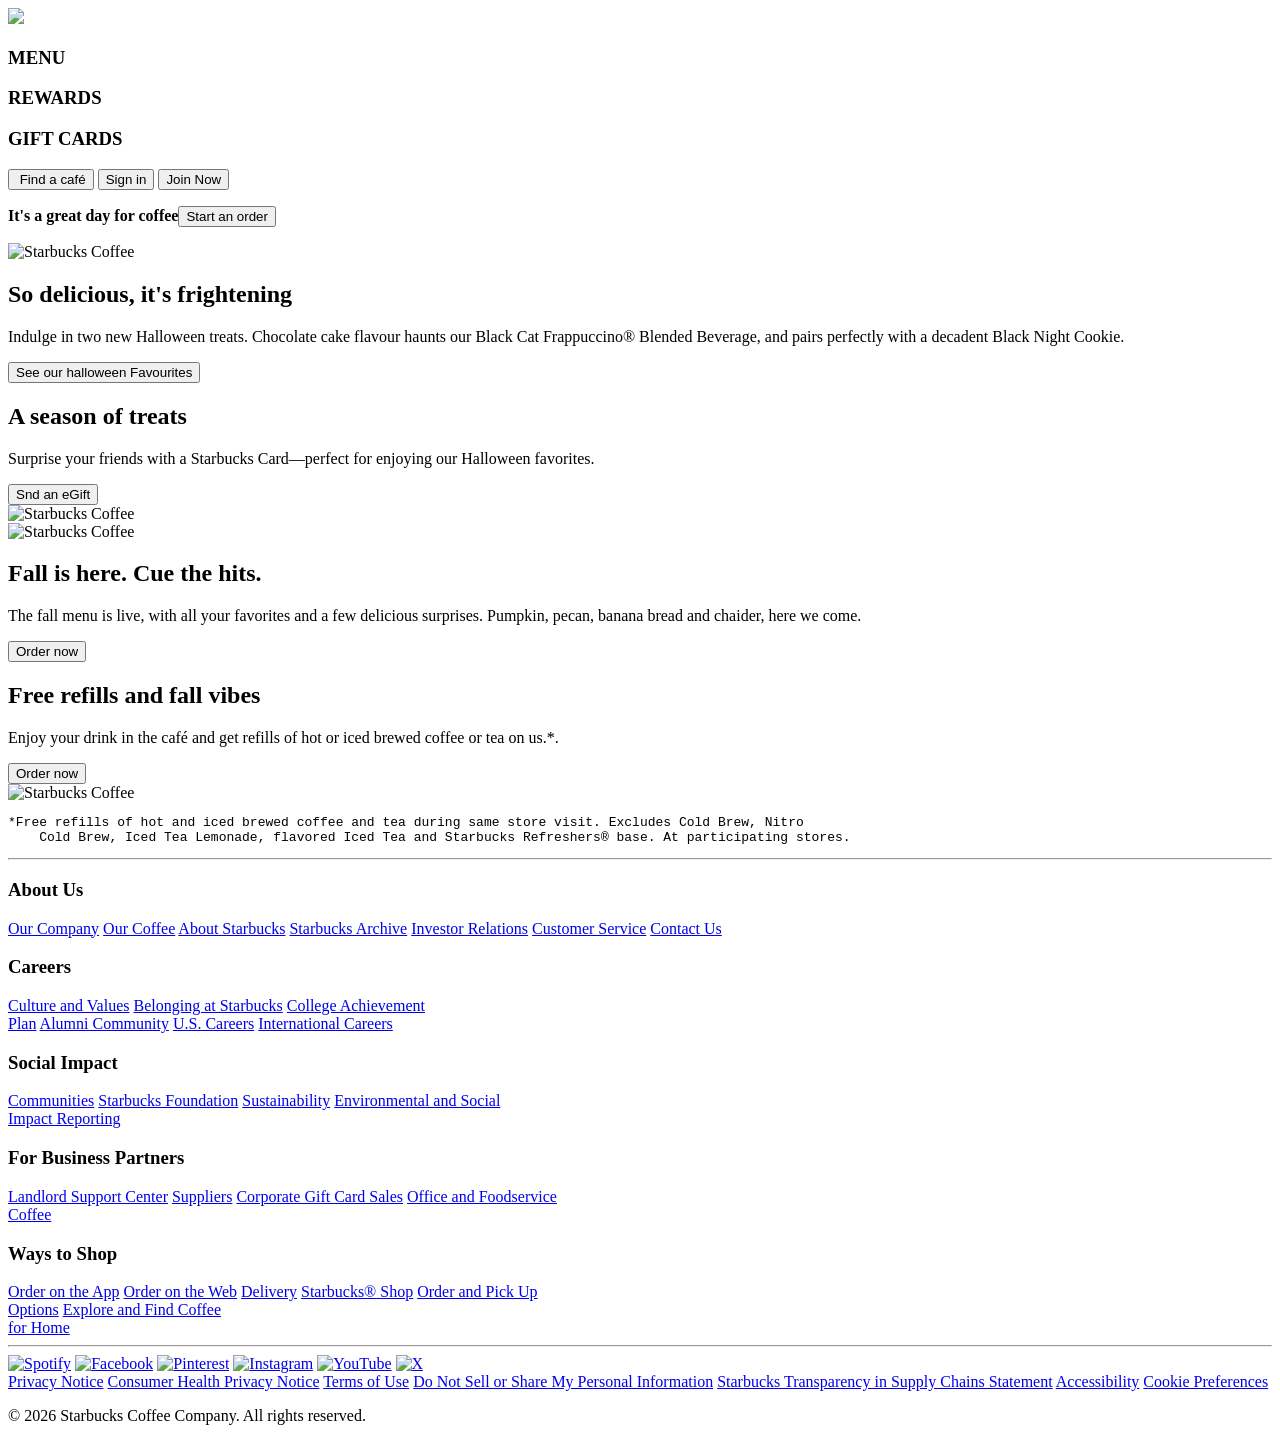
==== index.html @ 372cd016 "Add initial index.html for Starbucks website Initial HTML structure for Starbucks website including " ====
<!DOCTYPE html>
<html lang="en">

<head>
  <meta charset="UTF-8">
  <meta name="viewport" content="width=device-width, initial-scale=1.0">
  <title>Starbucks</title>
  <link rel="stylesheet" href="starbucks.css">
</head>

<body>
  <nav>
    <img src="siren.svg">
    <h3>MENU</h3>
    <h3>REWARDS</h3>
    <h3>GIFT CARDS</h3>
   <button id="loc">
    <img src="location.png" alt="">
    <span>Find a café</span>
</button>
    <button id="sign">Sign in</button>
    <button id="join">Join Now</button>
  </nav>
  <div id="start">
    <p><b>It's a great day for coffee</h3><button id="order">Start an order</button></b></p>

  </div>
  <div class="banner-container">

    <!-- Left Side: Image -->
    <div class="image-section">
      <img src="img1.jpg" alt="Starbucks Coffee">
    </div>

    <!-- Right Side: Green Banner Content -->
    <div class="green-text-section">
      <div class="text-content-wrapper">
        <h2>So delicious, it's frightening</h2>
        <p>Indulge in two new Halloween treats. Chocolate cake flavour haunts our Black Cat Frappuccino® Blended
          Beverage, and pairs perfectly with a decadent Black Night Cookie.</p>
        <button class="halloween-btn">See our halloween Favourites</button>
      </div>
    </div>

  </div>

  <div class="banner-container">


    <!-- Right Side: Green Banner Content -->
    <div class="green-text-section">
      <div class="text-content-wrapper">
        <h2>A season of treats</h2>
        <p>Surprise your friends with a Starbucks Card—perfect for enjoying our Halloween favorites.</p>
        <button class="halloween-btn">Snd an eGift</button>
      </div>
    </div>
    <!-- Left Side: Image -->
    <div class="image-section">
      <img src="halloween.jpg" alt="Starbucks Coffee">
    </div>

  </div>
  <div class="banner-container">

    <!-- Left Side: Image -->
    <div class="image-section">
      <img src="coff.jpg" alt="Starbucks Coffee">
    </div>

    <!-- Right Side: Green Banner Content -->
    <div class="green-text-section">
      <div class="text-content-wrapper">
        <h2>Fall is here. Cue the hits.</h2>
        <p>The fall menu is live, with all your favorites and a few delicious surprises. Pumpkin, pecan, banana bread and chaider, here we come.</p>
        <button class="halloween-btn">Order now</button>
      </div>
    </div>

  </div>

  <div class="banner-container">


    <!-- Right Side: Green Banner Content -->
    <div class="green-text-section">
      <div class="text-content-wrapper">
        <h2>Free refills and fall vibes</h2>
        <p>Enjoy your drink in the café and get refills of hot or iced brewed coffee or tea on us.*.</p>
        <button class="halloween-btn">Order now</button>
      </div>
    </div>
    <!-- Left Side: Image -->
    <div class="image-section">
      <img src="coffee.jpg" alt="Starbucks Coffee">
    </div>

  </div>
  <pre id="free">*Free refills of hot and iced brewed coffee and tea during same store visit. Excludes Cold Brew, Nitro
    Cold Brew, Iced Tea Lemonade, flavored Iced Tea and Starbucks Refreshers® base. At participating stores.</pre>
  <hr>


  <footer class="footer">
    <div class="footer-column">
      <h3>About Us</h3>
      <a href="#">Our Company</a>
      <a href="#">Our Coffee</a>
      <a href="#">About Starbucks</a>
      <a href="#">Starbucks Archive</a>
      <a href="#">Investor Relations</a>
      <a href="#">Customer Service</a>
      <a href="#">Contact Us</a>
    </div>

    <div class="footer-column">
      <h3>Careers</h3>
      <a href="#">Culture and Values</a>
      <a href="#">Belonging at Starbucks</a>
      <a href="#">College Achievement<br>Plan</a>
      <a href="#">Alumni Community</a>
      <a href="#">U.S. Careers</a>
      <a href="#">International Careers</a>
    </div>

    <div class="footer-column">
      <h3>Social Impact</h3>
      <a href="#">Communities</a>
      <a href="#">Starbucks Foundation</a>
      <a href="#">Sustainability</a>
      <a href="#">Environmental and Social<br>Impact Reporting</a>
    </div>

    <div class="footer-column">
      <h3>For Business Partners</h3>
      <a href="#">Landlord Support Center</a>
      <a href="#">Suppliers</a>
      <a href="#">Corporate Gift Card Sales</a>
      <a href="#">Office and Foodservice<br>Coffee</a>
    </div>

    <div class="footer-column">
      <h3>Ways to Shop</h3>
      <a href="#">Order on the App</a>
      <a href="#">Order on the Web</a>
      <a href="#">Delivery</a>
      <a href="#">Starbucks® Shop</a>
      <a href="#">Order and Pick Up<br>Options</a>
      <a href="#">Explore and Find Coffee<br>for Home</a>
    </div>
  </footer>
  <hr>

  <footer class="bottom-footer">


    <div class="social-icons">
      <a href="#" class="social"><img src="spotify.svg" alt="Spotify"></a>
      <a href="#" class="social"><img src="facebook.svg" alt="Facebook"></a>
      <a href="#" class="social"><img src="pinterest.svg" alt="Pinterest"></a>
      <a href="#" class="social"><img src="instagram.svg" alt="Instagram"></a>
      <a href="#" class="social"><img src="youtube.svg" alt="YouTube"></a>
      <a href="#" class="social"><img src="x.svg" alt="X"></a>
    </div>


    <div class="privacy-links">
      <a href="#">Privacy Notice</a>
      <a href="#">Consumer Health Privacy Notice</a>
      <a href="#">Terms of Use</a>
      <a href="#">Do Not Sell or Share My Personal Information</a>
      <a href="#">Starbucks Transparency in Supply Chains Statement</a>
      <a href="#">Accessibility</a>
      <a href="#">Cookie Preferences</a>
    </div>

    <p class="copyright">
      © 2026 Starbucks Coffee Company. All rights reserved.
    </p>

  </footer>





</body>

</html>
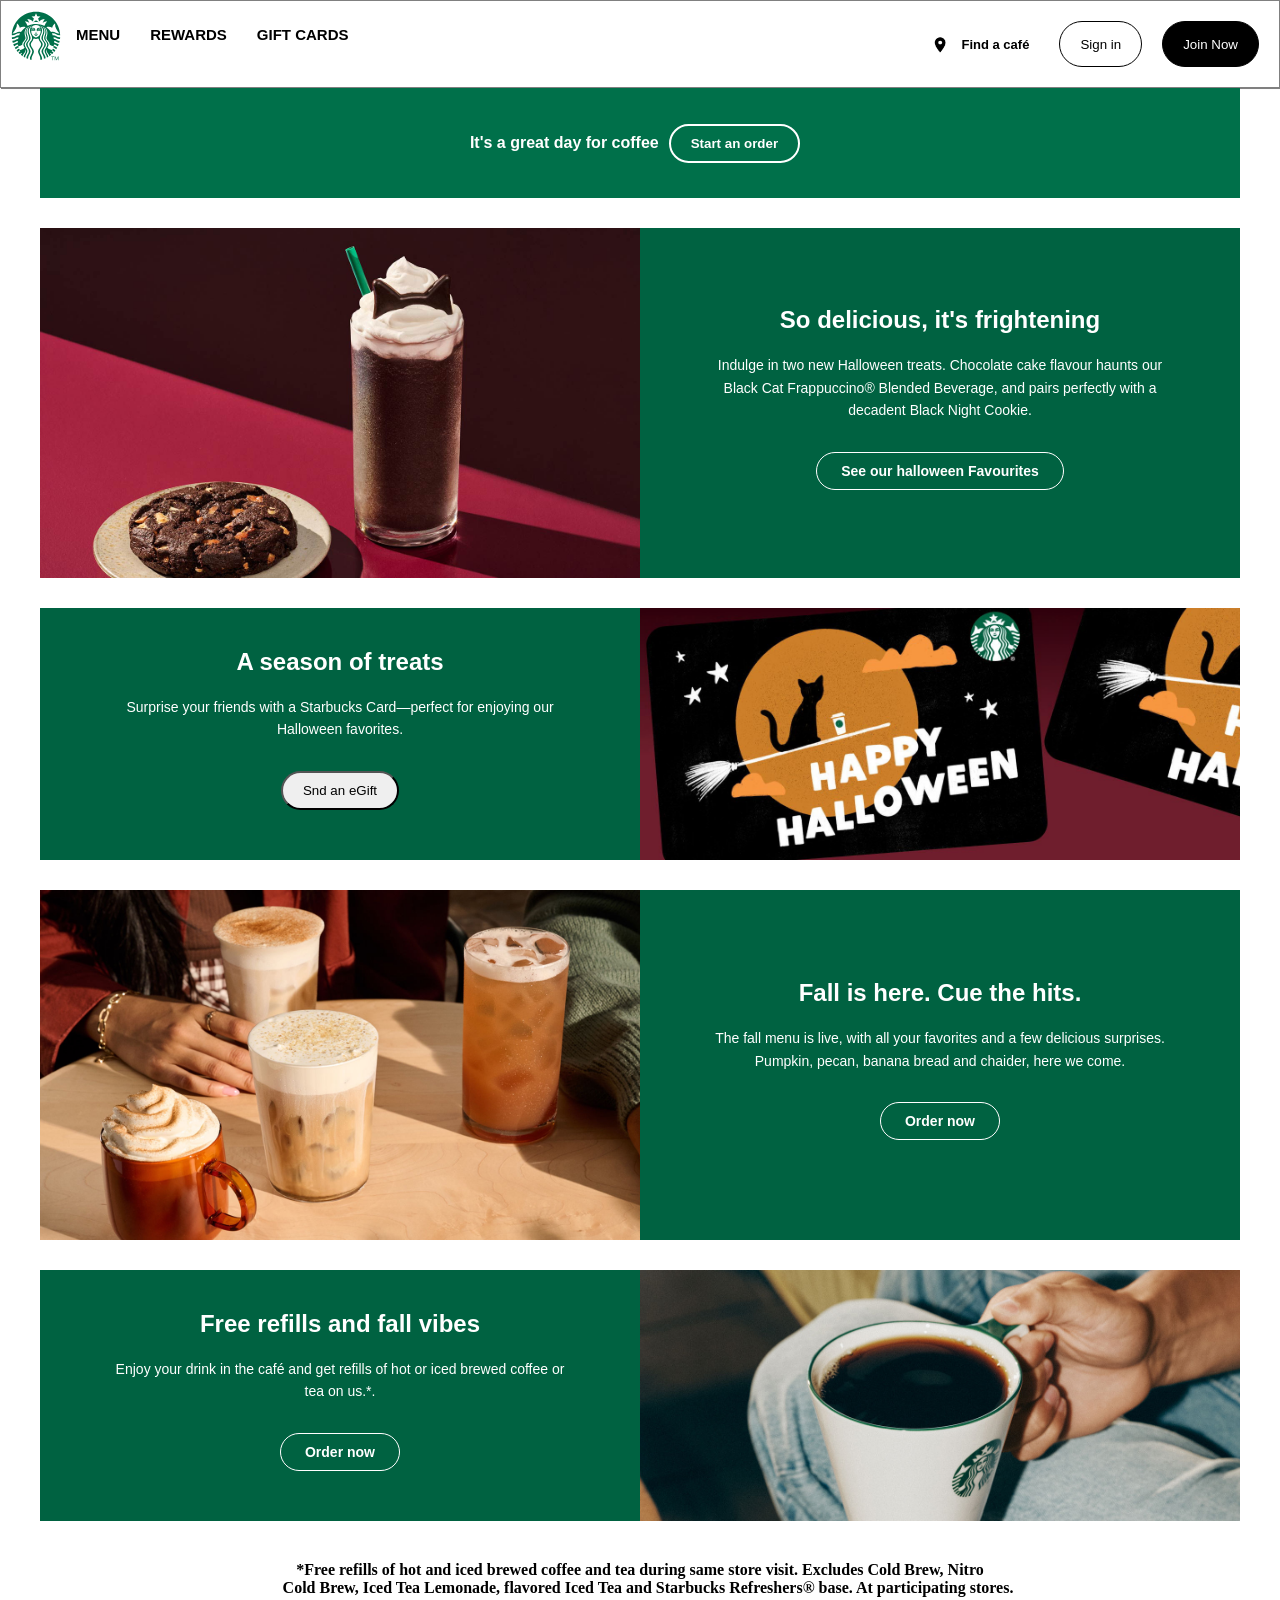
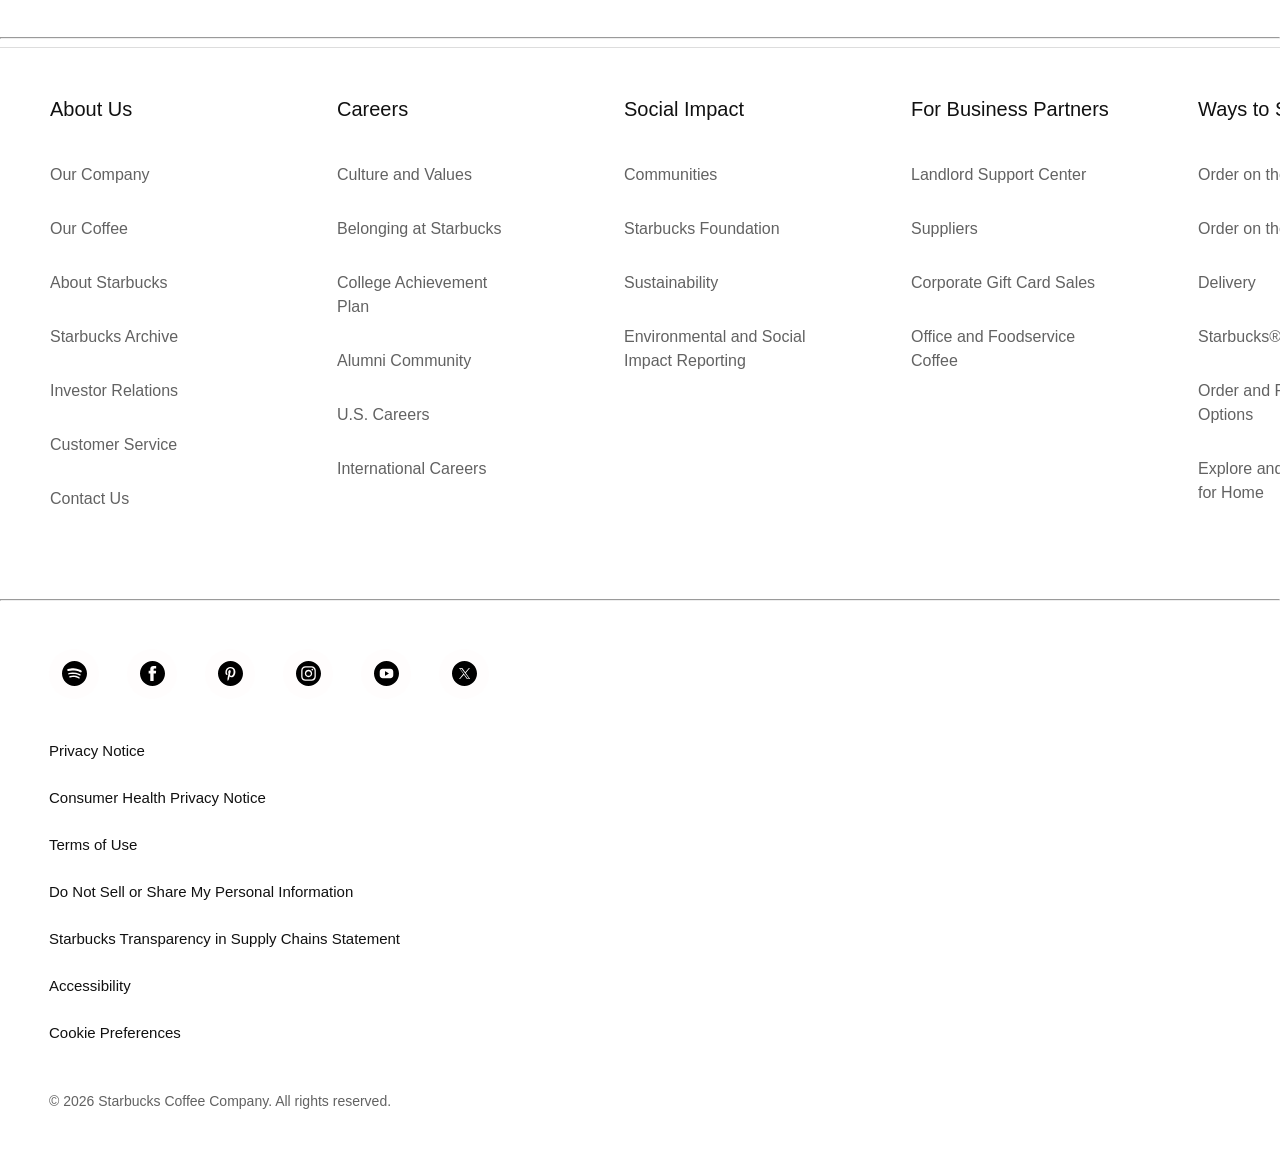
==== commit f03e1831: "Update image and stylesheet paths to 'starbucks/'" ====
--- a/index.html
+++ b/index.html
@@ -5,17 +5,17 @@
   <meta charset="UTF-8">
   <meta name="viewport" content="width=device-width, initial-scale=1.0">
   <title>Starbucks</title>
-  <link rel="stylesheet" href="starbucks.css">
+  <link rel="stylesheet" href="starbucks/starbucks.css">
 </head>
 
 <body>
   <nav>
-    <img src="siren.svg">
+    <img src="starbucks/siren.svg">
     <h3>MENU</h3>
     <h3>REWARDS</h3>
     <h3>GIFT CARDS</h3>
    <button id="loc">
-    <img src="location.png" alt="">
+    <img src="starbucks/location.png" alt="">
     <span>Find a café</span>
 </button>
     <button id="sign">Sign in</button>
@@ -29,7 +29,7 @@
 
     <!-- Left Side: Image -->
     <div class="image-section">
-      <img src="img1.jpg" alt="Starbucks Coffee">
+      <img src="starbucks/img1.jpg" alt="Starbucks Coffee">
     </div>
 
     <!-- Right Side: Green Banner Content -->
@@ -52,12 +52,12 @@
       <div class="text-content-wrapper">
         <h2>A season of treats</h2>
         <p>Surprise your friends with a Starbucks Card—perfect for enjoying our Halloween favorites.</p>
-        <button class="halloween-btn">Snd an eGift</button>
+        <button class="starbucks/halloween-btn">Snd an eGift</button>
       </div>
     </div>
     <!-- Left Side: Image -->
     <div class="image-section">
-      <img src="halloween.jpg" alt="Starbucks Coffee">
+      <img src="starbucks/halloween.jpg" alt="Starbucks Coffee">
     </div>
 
   </div>
@@ -65,7 +65,7 @@
 
     <!-- Left Side: Image -->
     <div class="image-section">
-      <img src="coff.jpg" alt="Starbucks Coffee">
+      <img src="starbucks/coff.jpg" alt="Starbucks Coffee">
     </div>
 
     <!-- Right Side: Green Banner Content -->
@@ -92,7 +92,7 @@
     </div>
     <!-- Left Side: Image -->
     <div class="image-section">
-      <img src="coffee.jpg" alt="Starbucks Coffee">
+      <img src="starbucks/coffee.jpg" alt="Starbucks Coffee">
     </div>
 
   </div>
@@ -155,12 +155,12 @@
 
 
     <div class="social-icons">
-      <a href="#" class="social"><img src="spotify.svg" alt="Spotify"></a>
-      <a href="#" class="social"><img src="facebook.svg" alt="Facebook"></a>
-      <a href="#" class="social"><img src="pinterest.svg" alt="Pinterest"></a>
-      <a href="#" class="social"><img src="instagram.svg" alt="Instagram"></a>
-      <a href="#" class="social"><img src="youtube.svg" alt="YouTube"></a>
-      <a href="#" class="social"><img src="x.svg" alt="X"></a>
+      <a href="#" class="social"><img src="starbucks/spotify.svg" alt="Spotify"></a>
+      <a href="#" class="social"><img src="starbucks/facebook.svg" alt="Facebook"></a>
+      <a href="#" class="social"><img src="starbucks/pinterest.svg" alt="Pinterest"></a>
+      <a href="#" class="social"><img src="starbucks/instagram.svg" alt="Instagram"></a>
+      <a href="#" class="social"><img src="starbucks/youtube.svg" alt="YouTube"></a>
+      <a href="#" class="social"><img src="starbucks/x.svg" alt="X"></a>
     </div>
 
 
--- a/starbucks/starbucks.css
+++ b/starbucks/starbucks.css
@@ -0,0 +1,350 @@
+
+body{
+    margin: 0px;
+    padding: 0px;
+    font-family: Arial, Helvetica, sans-serif;
+    font-weight: 400;
+    cellspacing: 0px;
+}
+nav{
+    display: flex;
+    border: .5px solid grey;
+    padding: 10px;
+    box-shadow: 1px 0.5px 0.5px 0.5px gray;
+}
+img{
+    width: 50px;
+    height: 50px;
+}
+h3{
+    margin: 15px;
+    font-size: 15px;
+}
+button{
+    margin: 10px;
+    padding: 10px;
+    padding-left: 20px;
+    padding-right: 20px;
+    border-radius: 50px;
+}
+#loc{
+    background-color: white;
+    border: none;
+    color: green;
+    margin-left: auto;
+}
+#sign{
+    background-color: white;
+    border:1px solid black;
+    color: black;
+}
+#join{
+    background-color: black;
+    border: 1px solid black;
+    color: white;
+}
+#start{
+    background-color:rgb(0, 112, 74);
+    height: 90px;
+    text-align: center;
+    padding: 10px;
+    margin: 0px;
+    color: white;
+    margin-left:40px;
+    margin-right:40px;
+}
+#order{
+    background-color: rgb(0, 112, 74);
+    border: 2px solid white;
+    color: white;
+    border-radius: 50px;
+    font-weight: bold;
+}
+
+/* Main banner */
+.banner-container {
+    display: flex;
+    width: calc(100% - 80px);
+    margin-top: 30px;
+    margin-left: 40px;
+    margin-right: 40px;
+    align-items: stretch;
+    overflow: hidden;
+    box-sizing: border-box;
+}
+
+/* Image section - 50% */
+.image-section {
+    flex: 0 0 50%;
+    width: 50%;
+    min-width: 0;
+}
+
+.image-section img {
+    display: block;
+    width: 100%;
+    height: 100%;
+    object-fit: cover;
+}
+
+/* Green section - 50% */
+.green-text-section {
+    flex: 0 0 50%;
+    width: 50%;
+    min-width: 0;
+    box-sizing: border-box;
+    background-color: #006241;
+    color: #ffffff;
+    display: flex;
+    justify-content: center;
+    align-items: center;
+    padding: 40px;
+}
+
+/* Text content */
+.text-content-wrapper {
+    width: 100%;
+    max-width: 450px;
+    text-align: center;
+    display: flex;
+    flex-direction: column;
+    align-items: center;
+    gap: 20px;
+}
+
+.text-content-wrapper h2 {
+    font-size: 24px;
+    margin: 0;
+    font-weight: 600;
+}
+
+.text-content-wrapper p {
+    font-size: 14px;
+    line-height: 1.6;
+    margin: 0;
+}
+
+/* Button */
+.halloween-btn {
+    background: transparent;
+    color: white;
+    border: 1px solid white;
+    padding: 10px 24px;
+    border-radius: 50px;
+    font-size: 14px;
+    font-weight: bold;
+    cursor: pointer;
+    transition: all 0.2s ease;
+}
+
+.halloween-btn:hover {
+    background: white;
+    color: #006241;
+}
+#free{
+  font-weight: bold;
+  text-align: center;
+  font-family: "SoDo Sans", "Helvetica Neue";
+  margin-top: 40px;
+  margin-bottom: 40px;
+}
+hr{
+  color: grey;
+}
+
+.footer {
+    display: grid;
+    grid-template-columns: 257px 257px 257px 257px 257px;
+    justify-content: start;
+    column-gap: 30px;
+    padding: 50px;
+    border-top: 1px solid #ddd;
+    background-color: white;
+    font-family: "SoDo Sans", "Helvetica Neue", Arial, sans-serif;
+    box-sizing: border-box;
+    margin: left 60px;
+}
+
+.footer-column {
+    display: flex;
+    flex-direction: column;
+    align-items: flex-start;
+}
+
+.footer-column h3 {
+    font-size: 20px;
+    font-weight: 400;
+    color: #111;
+    margin: 0 0 42px 0;
+}
+
+.footer-column a {
+    display: block;
+    font-size: 16px;
+    font-weight: 400;
+    color: #626262;
+    text-decoration: none;
+    line-height: 1.5;
+    margin-bottom: 30px;
+}
+
+.footer-column a:hover {
+    color: #111;
+}
+
+.bottom-footer {
+    padding: 40px 49px 60px;
+    background-color: white;
+    font-family: "SoDo Sans", "Helvetica Neue", Arial, sans-serif;
+    box-sizing: border-box;
+}
+
+.social-icons {
+    display: flex;
+    align-items: center;
+    gap: 22px;
+    margin-bottom: 43px;
+}
+
+.social {
+    width: 40px;
+    height: 40px;
+    border-radius: 50%;
+    background-color: black;
+    color: white;
+    display: flex;
+    align-items: center;
+    justify-content: center;
+    text-decoration: none;
+    font-size: 25px;
+    font-weight: bold;
+    box-sizing: border-box;
+}
+
+.facebook {
+    font-family: Arial, sans-serif;
+    font-size: 29px;
+    padding-top: 7px;
+}
+
+.pinterest {
+    font-family: Georgia, serif;
+    font-size: 26px;
+    font-style: italic;
+}
+
+.instagram {
+    border: 4px solid black;
+    outline: 2px solid black;
+    outline-offset: -5px;
+    font-size: 29px;
+}
+
+.youtube {
+    font-size: 18px;
+}
+
+.x-icon {
+    font-size: 23px;
+    font-weight: normal;
+}
+
+.privacy-links {
+    display: flex;
+    flex-direction: column;
+    align-items: flex-start;
+    gap: 29px;
+    margin-bottom: 49px;
+}
+
+.privacy-links a {
+    text-decoration: none;
+    color: #111111;
+    font-size: 15px;
+    line-height: 1.2;
+}
+
+.privacy-links a:hover {
+    text-decoration: underline;
+}
+
+.copyright {
+    margin: 0;
+    font-size: 14px;
+    color: #626262;
+    line-height: 1.5;
+}
+
+@media (max-width: 600px) {
+    .bottom-footer {
+        padding: 30px 24px 40px;
+    }
+
+    .social-icons {
+        gap: 14px;
+        flex-wrap: wrap;
+    }
+
+    .social {
+        width: 36px;
+        height: 36px;
+    }
+
+    .privacy-links a {
+        font-size: 12px;
+    }
+
+    .copyright {
+        font-size: 14px;
+    }
+}
+
+
+.social-icons {
+    display: flex;
+    align-items: center;
+    gap: 28px;
+    margin-bottom: 43px;
+}
+
+.social {
+    width: 50px;
+    height: 50px;
+    border-radius: 50%;
+    background-color: rgb(255, 253, 253);
+    display: flex;
+    align-items: center;
+    justify-content: center;
+    flex-shrink: 0;
+    overflow: hidden;
+}
+
+.social img {
+    width: 25px;
+    height: 25px;
+    object-fit: contain;
+    display: block;
+}
+#loc {
+    display: flex;
+    align-items: center;
+    gap: 10px;
+    background-color: white;
+    border: none;
+    color: black;
+    font-family: Arial, Helvetica, sans-serif;
+    font-size: 13px;
+    font-weight: bold;
+    cursor: pointer;
+    padding: 10px;
+}
+
+#loc img {
+    width: 20px;
+    height: 26px;
+    object-fit: contain;
+}
+
+
+
+
